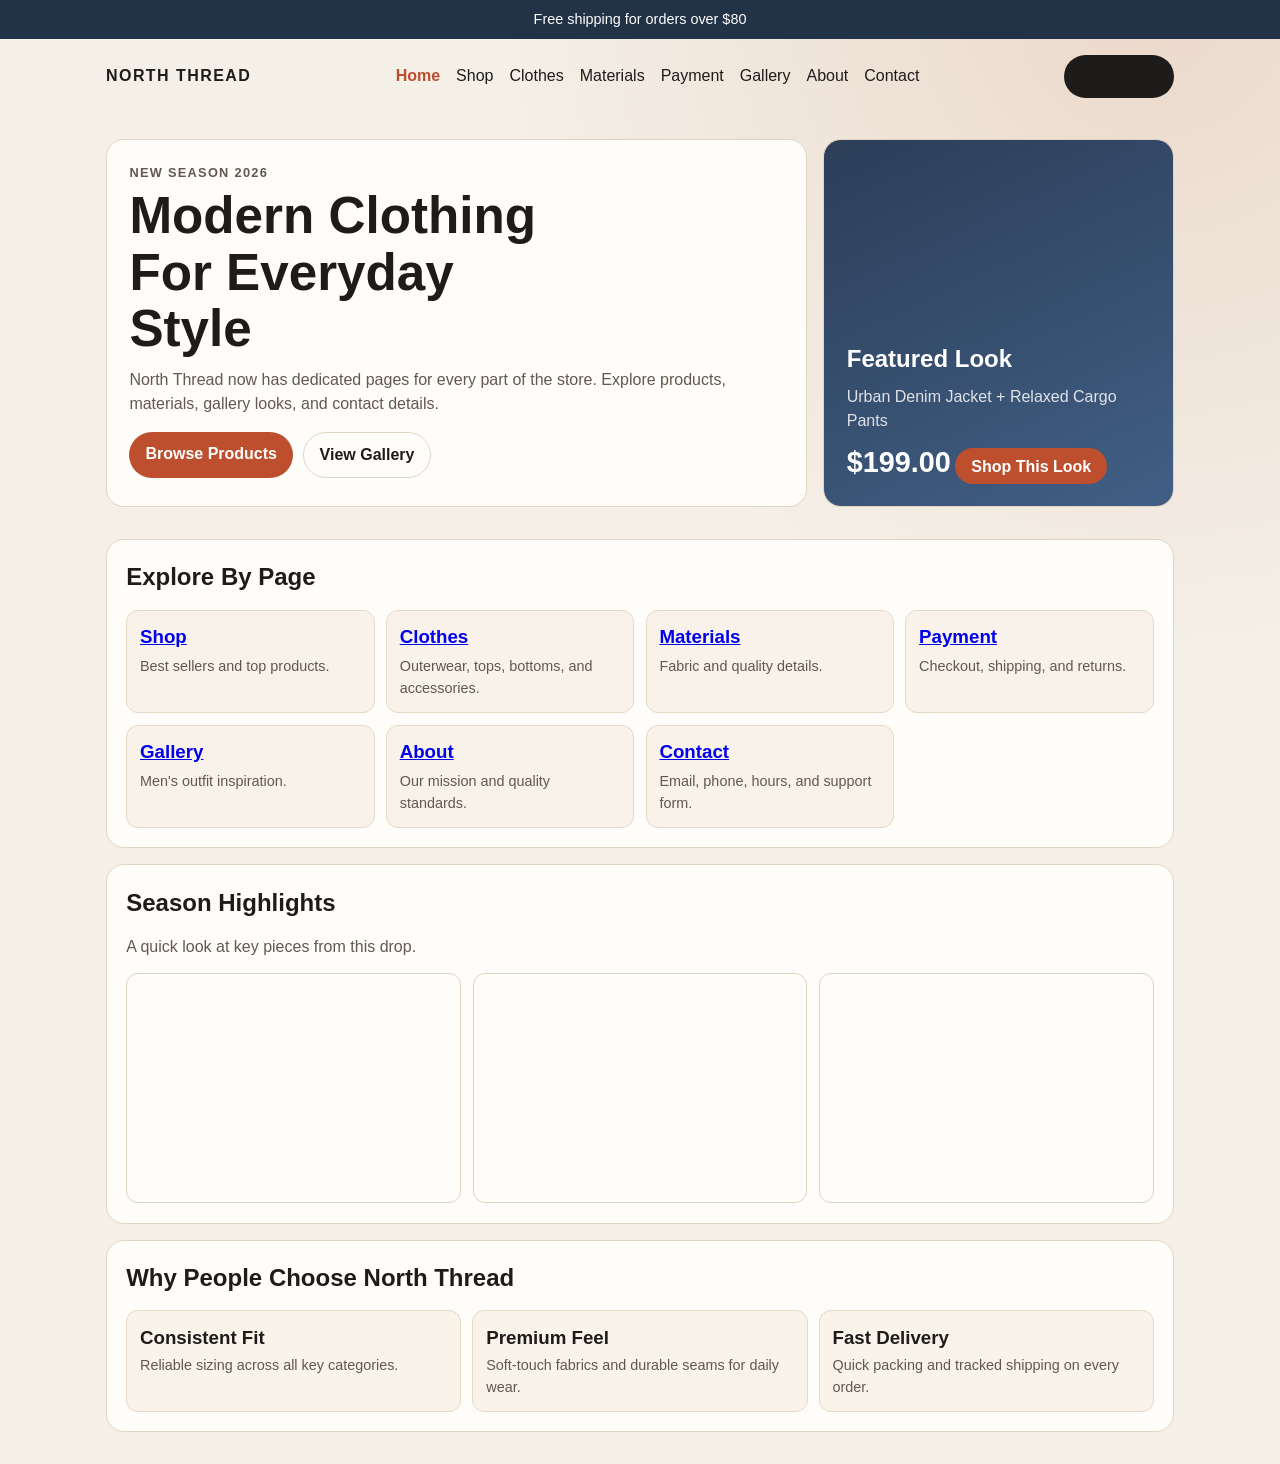
==== projekti/projekti.html @ 952a3be5 "test" ====
<!DOCTYPE html>
<html lang="en">
<head>
    <meta charset="UTF-8">
    <meta name="viewport" content="width=device-width, initial-scale=1.0">
    <title>North Thread | Home</title>
    <link rel="stylesheet" href="projekti.css">
</head>
<body>
    <header class="topbar">
        <p>Free shipping for orders over $80</p>
    </header>
    
    <nav class="nav">
        <a href="projekti.html" class="logo">NORTH THREAD</a>
        <ul>
            <li><a class="active" href="projekti.html">Home</a></li>
            <li><a href="shop.html">Shop</a></li>
            <li><a href="clothes.html">Clothes</a></li>
            <li><a href="materials.html">Materials</a></li>
            <li><a href="payment.html">Payment</a></li>
            <li><a href="gallery.html">Gallery</a></li>
            <li><a href="about.html">About</a></li>
            <li><a href="contact.html">Contact</a></li>
        </ul>
        <a href="shop.html" class="nav-link-btn">Shop Now</a>
    </nav>

    <section class="hero">
        <div class="hero-text">
            <p class="badge">New Season 2026</p>
            <h1>Modern Clothing For Everyday Style</h1>
            <p>North Thread now has dedicated pages for every part of the store. Explore products, materials, gallery looks, and contact details.</p>
            <div class="hero-actions">
                <a href="shop.html" class="btn primary">Browse Products</a>
                <a href="gallery.html" class="btn secondary">View Gallery</a>
            </div>
        </div>
        <div class="hero-card">
            <div class="featured-photo" role="img" aria-label="Model wearing denim jacket and cargo pants"></div>
            <h2>Featured Look</h2>
            <p>Urban Denim Jacket + Relaxed Cargo Pants</p>
            <strong>$199.00</strong>
            <a href="shop.html" class="btn primary">Shop This Look</a>
        </div>
    </section>

    <main>
        <section class="panel">
            <h2>Explore By Page</h2>
            <div class="collection-grid">
                <article><h3><a href="shop.html">Shop</a></h3><p>Best sellers and top products.</p></article>
                <article><h3><a href="clothes.html">Clothes</a></h3><p>Outerwear, tops, bottoms, and accessories.</p></article>
                <article><h3><a href="materials.html">Materials</a></h3><p>Fabric and quality details.</p></article>
                <article><h3><a href="payment.html">Payment</a></h3><p>Checkout, shipping, and returns.</p></article>
                <article><h3><a href="gallery.html">Gallery</a></h3><p>Men's outfit inspiration.</p></article>
                <article><h3><a href="about.html">About</a></h3><p>Our mission and quality standards.</p></article>
                <article><h3><a href="contact.html">Contact</a></h3><p>Email, phone, hours, and support form.</p></article>
            </div>
        </section>

        <section class="panel">
            <h2>Season Highlights</h2>
            <p class="section-intro">A quick look at key pieces from this drop.</p>
            <div class="photo-grid">
                <div class="photo-card p-home-1" role="img" aria-label="Man wearing smart casual jacket"></div>
                <div class="photo-card p-home-2" role="img" aria-label="Streetwear outfit with denim"></div>
                <div class="photo-card p-home-3" role="img" aria-label="Minimal tee and pants outfit"></div>
            </div>
        </section>

        <section class="panel">
            <h2>Why People Choose North Thread</h2>
            <div class="info-grid">
                <article><h3>Consistent Fit</h3><p>Reliable sizing across all key categories.</p></article>
                <article><h3>Premium Feel</h3><p>Soft-touch fabrics and durable seams for daily wear.</p></article>
                <article><h3>Fast Delivery</h3><p>Quick packing and tracked shipping on every order.</p></article>
            </div>
        </section>
    </main>
</body>
</html>
---- projekti/projekti.css ----
:root {
    --bg: #f4efe7;
    --paper: #fffdf9;
    --ink: #1e1c1a;
    --muted: #62584f;
    --line: #e1d4c3;
    --accent: #bd4f2f;
    --dark: #223247;
}

* {
    box-sizing: border-box;
    margin: 0;
    padding: 0;
}

body {
    font-family: "Avenir Next", "Segoe UI", sans-serif;
    background: radial-gradient(circle at 90% 0%, #ebd9cb, transparent 35%), var(--bg);
    color: var(--ink);
    line-height: 1.5;
}

.topbar {
    text-align: center;
    background: var(--dark);
    color: #fff;
    padding: 0.55rem;
    font-size: 0.9rem;
}

.nav {
    max-width: 1100px;
    margin: 0 auto;
    padding: 1rem;
    display: flex;
    justify-content: space-between;
    align-items: center;
    gap: 1rem;
}

.logo {
    text-decoration: none;
    color: var(--ink);
    font-weight: 900;
    letter-spacing: 0.09em;
}

.nav ul {
    list-style: none;
    display: flex;
    gap: 1rem;
    flex-wrap: wrap;
}

.nav a {
    color: inherit;
    text-decoration: none;
}

.nav ul a.active {
    color: var(--accent);
    font-weight: 800;
}

.nav-link-btn {
    background: var(--ink);
    color: #fff;
    border-radius: 999px;
    padding: 0.58rem 1rem;
    font-weight: 700;
}

.hero {
    max-width: 1100px;
    margin: 0.6rem auto;
    padding: 1rem;
    display: grid;
    grid-template-columns: 2fr 1fr;
    gap: 1rem;
}

.hero-text,
.hero-card {
    background: var(--paper);
    border: 1px solid var(--line);
    border-radius: 18px;
    padding: 1.4rem;
}

.badge {
    color: var(--accent);
    font-weight: 800;
    text-transform: uppercase;
    letter-spacing: 0.1em;
    font-size: 0.8rem;
}

.hero h1 {
    font-size: clamp(1.8rem, 4vw, 3.2rem);
    line-height: 1.1;
    margin: 0.4rem 0 0.7rem;
    max-width: 15ch;
}

.hero p {
    color: var(--muted);
}

.hero-actions {
    margin-top: 1rem;
    display: flex;
    gap: 0.6rem;
    flex-wrap: wrap;
}

.btn {
    text-decoration: none;
    padding: 0.62rem 1rem;
    border-radius: 999px;
    font-weight: 700;
}

.primary {
    background: var(--accent);
    color: #fff;
}

.secondary {
    border: 1px solid var(--line);
    color: var(--ink);
}

.hero-card {
    background: linear-gradient(155deg, #2c3e58, #415f85);
    color: #fff;
}

.featured-photo {
    height: 165px;
    border-radius: 12px;
    margin-bottom: 0.8rem;
    background-image: url("https://images.unsplash.com/photo-1487222477894-8943e31ef7b2?auto=format&fit=crop&w=1000&q=80");
    background-size: cover;
    background-position: center;
}

.hero-card p {
    color: rgba(255, 255, 255, 0.84);
    margin: 0.5rem 0;
}

.hero-card strong {
    font-size: 1.8rem;
}

button {
    border: 0;
    border-radius: 10px;
    background: var(--accent);
    color: #fff;
    padding: 0.62rem 0.9rem;
    font-weight: 700;
    cursor: pointer;
}

main {
    max-width: 1100px;
    margin: 0 auto;
    padding: 0 1rem 2rem;
}

.panel {
    margin-top: 1rem;
    background: var(--paper);
    border: 1px solid var(--line);
    border-radius: 18px;
    padding: 1.2rem;
}

.panel h2 {
    margin-bottom: 0.9rem;
}

.section-intro {
    color: var(--muted);
    margin-bottom: 0.9rem;
}

.shop-tags {
    display: flex;
    flex-wrap: wrap;
    gap: 0.45rem;
    margin-bottom: 1rem;
}

.shop-tags span {
    background: #f2e7d9;
    border: 1px solid #e3d3c0;
    border-radius: 999px;
    padding: 0.3rem 0.7rem;
    font-size: 0.82rem;
    font-weight: 700;
}

.products {
    display: grid;
    grid-template-columns: repeat(4, minmax(0, 1fr));
    gap: 0.75rem;
}

.product {
    background: #fff;
    border: 1px solid var(--line);
    border-radius: 12px;
    padding: 0.7rem;
}

.img {
    height: 145px;
    border-radius: 8px;
    margin-bottom: 0.6rem;
    background-size: cover;
    background-position: center;
}

.i1 { background-image: url("https://images.unsplash.com/photo-1512436991641-6745cdb1723f?auto=format&fit=crop&w=900&q=80"); }
.i2 { background-image: url("https://images.unsplash.com/photo-1591047139829-d91aecb6caea?auto=format&fit=crop&w=900&q=80"); }
.i3 { background-image: url("https://images.unsplash.com/photo-1521572163474-6864f9cf17ab?auto=format&fit=crop&w=900&q=80"); }
.i4 { background-image: url("https://images.unsplash.com/photo-1473966968600-fa801b869a1a?auto=format&fit=crop&w=900&q=80"); }

.product p {
    color: var(--muted);
    font-size: 0.92rem;
}

.row {
    margin-top: 0.6rem;
    display: flex;
    justify-content: space-between;
    align-items: center;
}

.row span {
    font-weight: 800;
}

.row button {
    background: var(--ink);
    min-width: 70px;
}

.text-btn {
    background: var(--ink);
    color: #fff;
    border-radius: 10px;
    text-decoration: none;
    padding: 0.45rem 0.7rem;
    font-size: 0.9rem;
    font-weight: 700;
}

.shop-info {
    margin-top: 0.9rem;
    display: grid;
    grid-template-columns: repeat(3, minmax(0, 1fr));
    gap: 0.6rem;
}

.shop-info article {
    background: #f8f2ea;
    border: 1px solid #e6d8c7;
    border-radius: 12px;
    padding: 0.75rem;
}

.shop-info h3 {
    margin-bottom: 0.2rem;
    font-size: 1rem;
}

.shop-info p {
    font-size: 0.9rem;
    color: var(--muted);
}

.collection-grid,
.materials-grid,
.policy-grid {
    display: grid;
    grid-template-columns: repeat(4, minmax(0, 1fr));
    gap: 0.7rem;
}

.collection-grid article,
.materials-grid article,
.policy-grid article {
    background: #f8f2ea;
    border: 1px solid #e6d8c7;
    border-radius: 12px;
    padding: 0.8rem;
}

.collection-grid h3,
.materials-grid h3,
.policy-grid h3 {
    margin-bottom: 0.3rem;
}

.collection-grid p,
.materials-grid p,
.policy-grid p {
    color: var(--muted);
    font-size: 0.9rem;
}

.collection-grid span {
    display: inline-block;
    margin-top: 0.45rem;
    font-size: 0.82rem;
    font-weight: 800;
    color: var(--accent);
}

.photo-grid {
    display: grid;
    grid-template-columns: repeat(3, minmax(0, 1fr));
    gap: 0.75rem;
}

.photo-card {
    min-height: 230px;
    border-radius: 12px;
    border: 1px solid var(--line);
    background-size: cover;
    background-position: center;
}

.info-grid {
    display: grid;
    grid-template-columns: repeat(3, minmax(0, 1fr));
    gap: 0.7rem;
}

.info-grid article {
    background: #f9f3ea;
    border: 1px solid #e8d8c5;
    border-radius: 12px;
    padding: 0.8rem;
}

.info-grid h3 {
    margin-bottom: 0.2rem;
}

.info-grid p {
    color: var(--muted);
    font-size: 0.9rem;
}

.p-home-1 { background-image: url("https://images.unsplash.com/photo-1521572163474-6864f9cf17ab?auto=format&fit=crop&w=1200&q=80"); }
.p-home-2 { background-image: url("https://images.unsplash.com/photo-1490578474895-699cd4e2cf59?auto=format&fit=crop&w=1200&q=80"); }
.p-home-3 { background-image: url("https://images.unsplash.com/photo-1516257984-b1b4d707412e?auto=format&fit=crop&w=1200&q=80"); }

.p-shop-1 { background-image: url("https://images.unsplash.com/photo-1552374196-c4e7ffc6e126?auto=format&fit=crop&w=1200&q=80"); }
.p-shop-2 { background-image: url("https://images.unsplash.com/photo-1591047139829-d91aecb6caea?auto=format&fit=crop&w=1200&q=80"); }
.p-shop-3 { background-image: url("https://images.unsplash.com/photo-1617137968427-85924c800a22?auto=format&fit=crop&w=1200&q=80"); }

.p-clothes-1 { background-image: url("https://images.unsplash.com/photo-1521119989659-a83eee488004?auto=format&fit=crop&w=1200&q=80"); }
.p-clothes-2 { background-image: url("https://images.unsplash.com/photo-1516826957135-700dedea698c?auto=format&fit=crop&w=1200&q=80"); }
.p-clothes-3 { background-image: url("https://images.unsplash.com/photo-1523398002811-999ca8dec234?auto=format&fit=crop&w=1200&q=80"); }

.p-material-1 { background-image: url("https://images.unsplash.com/photo-1521572267360-ee0c2909d518?auto=format&fit=crop&w=1200&q=80"); }
.p-material-2 { background-image: url("https://images.unsplash.com/photo-1542272604-787c3835535d?auto=format&fit=crop&w=1200&q=80"); }
.p-material-3 { background-image: url("https://images.unsplash.com/photo-1514996937319-344454492b37?auto=format&fit=crop&w=1200&q=80"); }

.p-payment-1 { background-image: url("https://images.unsplash.com/photo-1556740749-887f6717d7e4?auto=format&fit=crop&w=1200&q=80"); }
.p-payment-2 { background-image: url("https://images.unsplash.com/photo-1607082350899-7e105aa886ae?auto=format&fit=crop&w=1200&q=80"); }
.p-payment-3 { background-image: url("https://images.unsplash.com/photo-1556742049-0cfed4f6a45d?auto=format&fit=crop&w=1200&q=80"); }

.p-gallery-1 { background-image: url("https://images.unsplash.com/photo-1503342217505-b0a15ec3261c?auto=format&fit=crop&w=1200&q=80"); }
.p-gallery-2 { background-image: url("https://images.unsplash.com/photo-1519085360753-af0119f7cbe7?auto=format&fit=crop&w=1200&q=80"); }
.p-gallery-3 { background-image: url("https://images.unsplash.com/photo-1509631179647-0177331693ae?auto=format&fit=crop&w=1200&q=80"); }

.p-about-1 { background-image: url("https://images.unsplash.com/photo-1525507119028-ed4c629a60a3?auto=format&fit=crop&w=1200&q=80"); }
.p-about-2 { background-image: url("https://images.unsplash.com/photo-1441986300917-64674bd600d8?auto=format&fit=crop&w=1200&q=80"); }
.p-about-3 { background-image: url("https://images.unsplash.com/photo-1445205170230-053b83016050?auto=format&fit=crop&w=1200&q=80"); }

.p-contact-1 { background-image: url("https://images.unsplash.com/photo-1552581234-26160f608093?auto=format&fit=crop&w=1200&q=80"); }
.p-contact-2 { background-image: url("https://images.unsplash.com/photo-1586528116311-ad8dd3c8310d?auto=format&fit=crop&w=1200&q=80"); }
.p-contact-3 { background-image: url("https://images.unsplash.com/photo-1467232004584-a241de8bcf5d?auto=format&fit=crop&w=1200&q=80"); }

.gallery-static {
    display: grid;
    grid-template-columns: repeat(4, minmax(0, 1fr));
    gap: 0.8rem;
}

.gallery-card {
    background: #faf4eb;
    border: 1px solid #e8d9c7;
    border-radius: 10px;
    padding: 0.6rem;
}

.gallery-image {
    min-height: 180px;
    border-radius: 8px;
    background-size: cover;
    background-position: center;
}

.gallery-card h3 {
    margin-top: 0.45rem;
    font-size: 0.95rem;
}

.g1 { background-image: url("https://images.unsplash.com/photo-1519085360753-af0119f7cbe7?auto=format&fit=crop&w=1200&q=80"); }
.g2 { background-image: url("https://images.unsplash.com/photo-1507003211169-0a1dd7228f2d?auto=format&fit=crop&w=1200&q=80"); }
.g3 { background-image: url("https://images.unsplash.com/photo-1516257984-b1b4d707412e?auto=format&fit=crop&w=1200&q=80"); }
.g4 { background-image: url("https://images.unsplash.com/photo-1521119989659-a83eee488004?auto=format&fit=crop&w=1200&q=80"); }

.gallery-notes {
    margin-top: 0.8rem;
    display: grid;
    grid-template-columns: repeat(4, minmax(0, 1fr));
    gap: 0.6rem;
}

.gallery-notes article {
    background: #f9f4ec;
    border: 1px solid #e9dac8;
    border-radius: 10px;
    padding: 0.65rem;
}

.gallery-notes h3 {
    font-size: 0.95rem;
}

.gallery-notes p {
    font-size: 0.86rem;
    color: var(--muted);
}

.about p,
.contact p {
    color: var(--muted);
}

.about-grid {
    margin-top: 0.9rem;
    display: grid;
    grid-template-columns: repeat(3, minmax(0, 1fr));
    gap: 0.7rem;
}

.about-grid article {
    background: #f9f3ea;
    border: 1px solid #e8d8c5;
    border-radius: 12px;
    padding: 0.8rem;
}

.about-grid h3 {
    margin-bottom: 0.3rem;
}

.contact-grid {
    display: grid;
    grid-template-columns: repeat(3, minmax(0, 1fr));
    gap: 0.7rem;
    margin-bottom: 0.9rem;
}

.contact-grid article {
    background: #f7f1e7;
    border: 1px solid #e8d9c7;
    border-radius: 12px;
    padding: 0.7rem;
}

.contact-grid h3 {
    margin-bottom: 0.2rem;
}

.contact-form {
    display: flex;
    flex-wrap: wrap;
    gap: 0.55rem;
    max-width: 720px;
}

input {
    flex: 1;
    border: 1px solid var(--line);
    border-radius: 10px;
    padding: 0.68rem 0.85rem;
}

.contact-form input {
    min-width: 240px;
}

textarea {
    width: 100%;
    border: 1px solid var(--line);
    border-radius: 10px;
    padding: 0.68rem 0.85rem;
    resize: vertical;
    font-family: inherit;
}

@media (max-width: 960px) {
    .hero {
        grid-template-columns: 1fr;
    }

    .products {
        grid-template-columns: repeat(2, minmax(0, 1fr));
    }

    .photo-grid,
    .info-grid,
    .gallery-static {
        grid-template-columns: repeat(2, minmax(0, 1fr));
    }

    .shop-info,
    .collection-grid,
    .materials-grid,
    .policy-grid,
    .gallery-notes,
    .about-grid,
    .contact-grid {
        grid-template-columns: repeat(2, minmax(0, 1fr));
    }
}

@media (max-width: 700px) {
    .nav {
        flex-wrap: wrap;
    }

    .nav ul {
        width: 100%;
        justify-content: center;
        flex-wrap: wrap;
    }

    .products {
        grid-template-columns: 1fr;
    }

    .photo-grid,
    .info-grid,
    .gallery-static {
        grid-template-columns: 1fr;
    }

    .contact-form {
        flex-direction: column;
    }

    .contact button {
        width: 100%;
    }

    .shop-info,
    .collection-grid,
    .materials-grid,
    .policy-grid,
    .gallery-notes,
    .about-grid,
    .contact-grid {
        grid-template-columns: 1fr;
    }

}
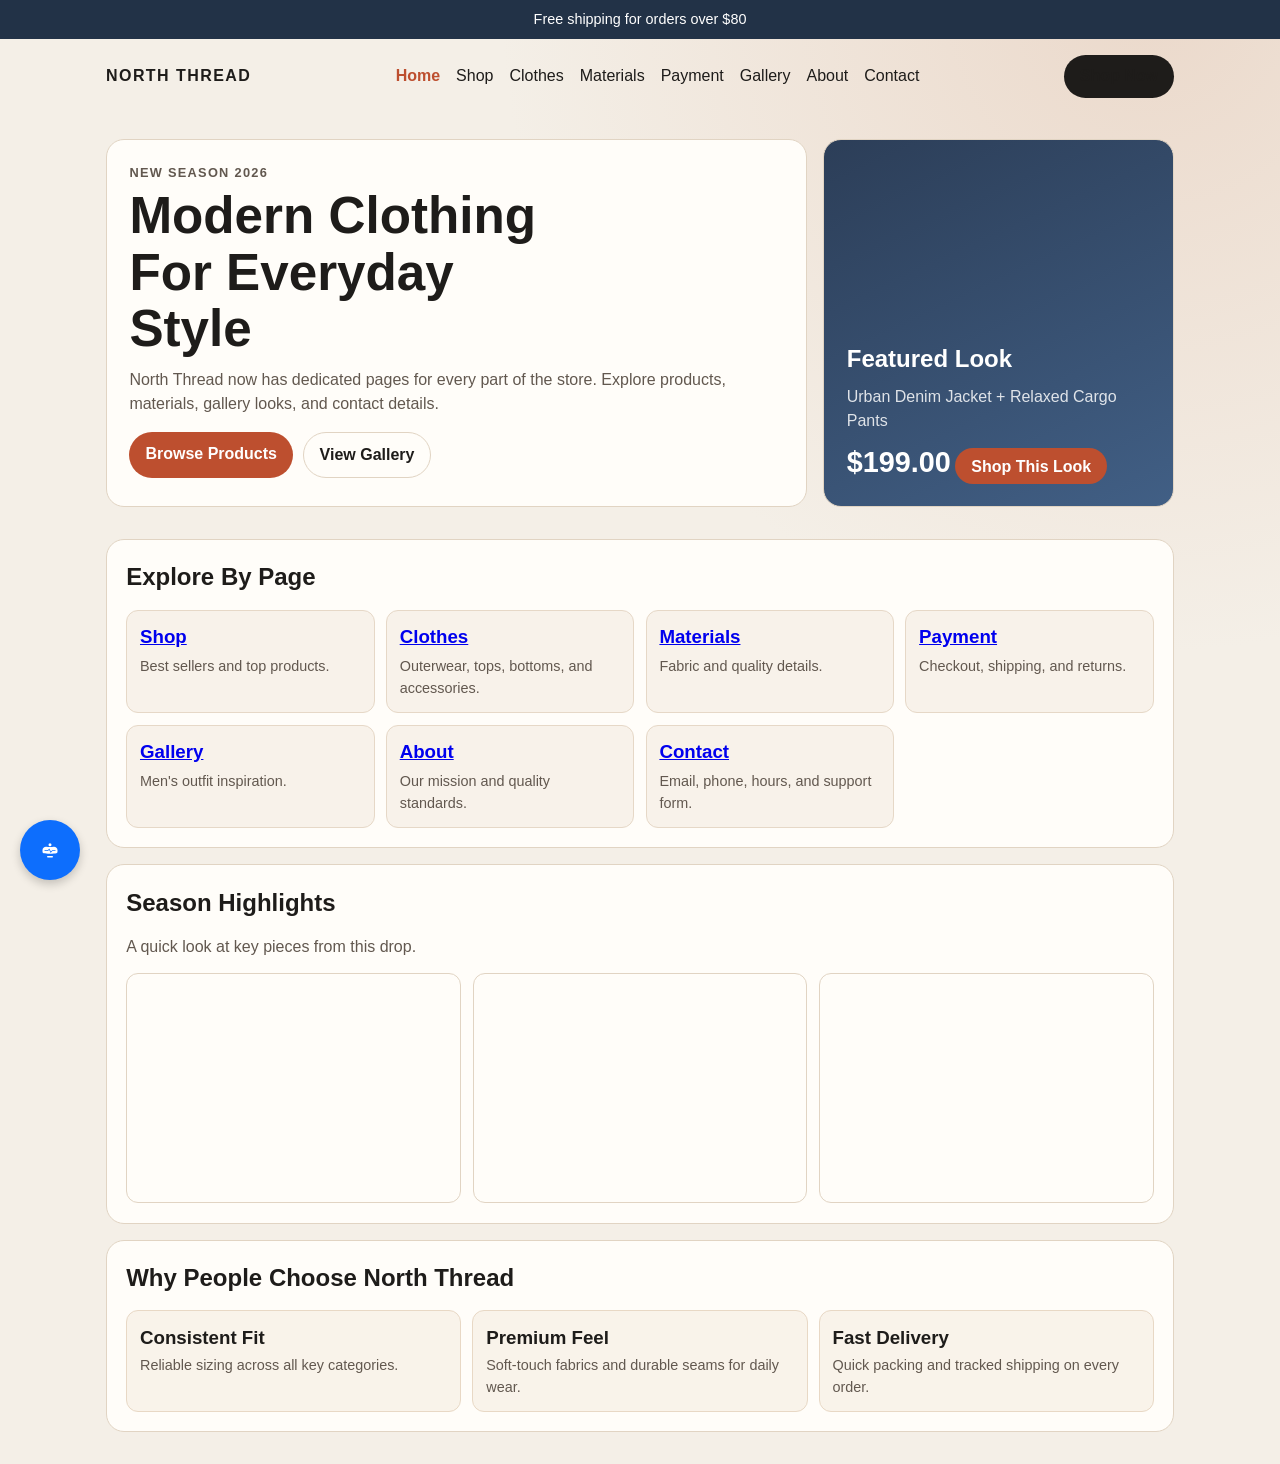
==== commit 2ffe9aa5: "update" ====
--- a/projekti/projekti.html
+++ b/projekti/projekti.html
@@ -78,5 +78,158 @@
             </div>
         </section>
     </main>
+
+    <!-- AI Assistant Widget Styles & Script -->
+    <style>
+        #aiChatWidget {
+            position: fixed;
+            bottom: 20px;
+            left: 20px;
+            width: 320px;
+            height: 450px;
+            z-index: 2000;
+            background-color: white;
+            border-radius: 8px;
+            box-shadow: 0 10px 25px rgba(0,0,0,0.2);
+            display: none;
+            flex-direction: column;
+            border: 1px solid #ccc;
+            font-family: sans-serif;
+        }
+        .ai-header {
+            background-color: #0d6efd;
+            color: white;
+            padding: 10px 15px;
+            border-top-left-radius: 8px;
+            border-top-right-radius: 8px;
+            display: flex;
+            justify-content: space-between;
+            align-items: center;
+            font-weight: bold;
+        }
+        .ai-body {
+            flex: 1;
+            overflow-y: auto;
+            padding: 10px;
+            background-color: #f8f9fa;
+            display: flex;
+            flex-direction: column;
+            gap: 10px;
+        }
+        .ai-msg { padding: 8px 12px; border-radius: 5px; max-width: 80%; word-wrap: break-word; font-size: 0.9rem; }
+        .ai-msg-bot { align-self: flex-start; background-color: white; border: 1px solid #dee2e6; color: #333; }
+        .ai-msg-user { align-self: flex-end; background-color: #0d6efd; color: white; }
+        .ai-footer { padding: 10px; background-color: white; border-top: 1px solid #dee2e6; display: flex; gap: 5px; }
+        #aiChatInput { flex: 1; padding: 8px; border: 1px solid #ced4da; border-radius: 4px; }
+        #aiSendBtn { padding: 8px 15px; background-color: #0d6efd; color: white; border: none; border-radius: 4px; cursor: pointer; }
+        #aiToggleBtn {
+            position: fixed; bottom: 20px; left: 20px; width: 60px; height: 60px;
+            border-radius: 50%; background-color: #0d6efd; color: white; border: none;
+            box-shadow: 0 4px 10px rgba(0,0,0,0.2); z-index: 1999; cursor: pointer;
+            display: flex; align-items: center; justify-content: center;
+        }
+    </style>
+
+    <div id="aiChatWidget">
+        <div class="ai-header">
+            <span>AI Assistant</span>
+            <button onclick="toggleAiChat()" style="background:none; border:none; color:white; font-size:1.2rem; cursor:pointer;">&times;</button>
+        </div>
+        <div class="ai-body" id="aiChatBody">
+            <div class="ai-msg ai-msg-bot">Hello! I'm the North Thread AI assistant. Ask me about shipping, returns, or our products!</div>
+        </div>
+        <div class="ai-footer">
+            <input type="text" id="aiChatInput" placeholder="Ask something...">
+            <button id="aiSendBtn" onclick="sendAiMessage()">Send</button>
+        </div>
+    </div>
+
+    <button id="aiToggleBtn" onclick="toggleAiChat()" aria-label="Open AI Chat">
+        <svg xmlns="http://www.w3.org/2000/svg" width="24" height="24" fill="currentColor" viewBox="0 0 16 16"><path d="M6 12.5a.5.5 0 0 1 .5-.5h3a.5.5 0 0 1 0 1h-3a.5.5 0 0 1-.5-.5ZM3 8.062C3 6.76 4.235 5.765 5.53 5.886a26.58 26.58 0 0 0 4.94 0C11.765 5.765 13 6.76 13 8.062v1.157a.933.933 0 0 1-.765.935c-.845.147-2.34.346-4.235.346-1.895 0-3.39-.2-4.235-.346A.933.933 0 0 1 3 9.219V8.062Zm4.542-.827a.25.25 0 0 0-.217.068l-.92.9a24.767 24.767 0 0 1-1.871-.183.25.25 0 0 0-.068.495c.55.076 1.232.149 2.02.193a.25.25 0 0 0 .189-.071l.754-.736.847 1.71a.25.25 0 0 0 .404.062l.932-.97a25.286 25.286 0 0 0 1.922-.188.25.25 0 0 0-.068-.495c-.538.074-1.207.145-1.98.189a.25.25 0 0 0-.166.076l-.754.785-.958-1.935a.25.25 0 0 0-.165-.14ZM9 4.5a1 1 0 1 1-2 0 1 1 0 0 1 2 0Z"/></svg>
+    </button>
+
+    <script>
+        function toggleAiChat() {
+            const widget = document.getElementById('aiChatWidget');
+            const btn = document.getElementById('aiToggleBtn');
+            if (widget.style.display === 'flex') {
+                widget.style.display = 'none';
+                btn.style.display = 'flex';
+            } else {
+                widget.style.display = 'flex';
+                btn.style.display = 'none';
+                setTimeout(() => document.getElementById('aiChatInput').focus(), 100);
+            }
+        }
+
+        function getAiResponse(userInput) {
+            const lowerInput = userInput.toLowerCase();
+
+            if (lowerInput.includes('shipping')) {
+                if (lowerInput.includes('free')) {
+                    return 'We offer free shipping on all orders over $80!';
+                }
+                return 'Standard shipping takes 2-4 business days. Express shipping (1-2 days) is also available. You can find more details on our <a href="payment.html">Payment</a> page.';
+            }
+            if (lowerInput.includes('return') || lowerInput.includes('refund')) {
+                return 'We have a 14-day return policy for unworn items with original tags. Refunds are processed in 3-7 business days after approval. See our <a href="payment.html">Payment</a> page for the full policy.';
+            }
+            if (lowerInput.includes('payment') || lowerInput.includes('pay') || lowerInput.includes('visa') || lowerInput.includes('mastercard') || lowerInput.includes('paypal')) {
+                return 'We accept Visa, MasterCard, Apple Pay, Google Pay, and PayPal. You can find all options on the <a href="payment.html">Payment</a> page.';
+            }
+            if (lowerInput.includes('owner')) {
+                return 'The owner is Rron Kukaj. His Phone number is 049968711. He is from Kosovo and he is proud of his country.';
+            }
+            if (lowerInput.includes('contact') || lowerInput.includes('phone') || lowerInput.includes('email') || lowerInput.includes('hours')) {
+                return 'You can reach us at support@norththread.com or call +1 (555) 230-9912. Our hours are Mon-Sat, 9:00 AM - 6:00 PM. Check the <a href="contact.html">Contact</a> page for more info.';
+            }
+            if (lowerInput.includes('product') || lowerInput.includes('shop') || lowerInput.includes('buy')) {
+                return 'You can browse all our products on the <a href="shop.html">Shop</a> page. We have hoodies, jackets, tees, and more. Do you have a specific item in mind?';
+            }
+            if (lowerInput.includes('hoodie')) {
+                return 'Our Classic Hoodie is a best-seller! It costs $54.00 and is made from a heavy cotton blend. You can order it from the <a href="shop.html">Shop</a> page.';
+            }
+            if (lowerInput.includes('jacket')) {
+                return 'The Denim Jacket is a popular choice at $79.00. We also have other outerwear options on our <a href="clothes.html">Clothes</a> page.';
+            }
+            if (lowerInput.includes('material') || lowerInput.includes('fabric')) {
+                return 'We use high-quality materials like 100% cotton, denim blends, and some recycled fabrics. You can learn more on our <a href="materials.html">Materials</a> page.';
+            }
+            if (lowerInput.includes('about') || lowerInput.includes('mission')) {
+                return 'Our mission is to create clean, durable, and stylish clothing for daily life. Every piece is built for fit, movement, and lasting quality. Read more on the <a href="about.html">About</a> page.';
+            }
+            if (lowerInput.includes('hello') || lowerInput.includes('hi') || lowerInput.includes('hey')) {
+                return 'Hello! How can I help you today? You can ask me about our products, shipping, or return policy.';
+            }
+
+            return "I'm sorry, I can't answer that. I can help with questions about shipping, returns, products, and contact information. Please try rephrasing your question or visit our <a href='contact.html'>Contact</a> page for more help.";
+        }
+
+        function sendAiMessage() {
+            const input = document.getElementById('aiChatInput');
+            const body = document.getElementById('aiChatBody');
+            const text = input.value.trim();
+            if (!text) return;
+
+            const userDiv = document.createElement('div');
+            userDiv.className = 'ai-msg ai-msg-user';
+            userDiv.textContent = text;
+            body.appendChild(userDiv);
+            input.value = '';
+            body.scrollTop = body.scrollHeight;
+
+            setTimeout(() => {
+                const botResponseText = getAiResponse(text);
+                const botDiv = document.createElement('div');
+                botDiv.className = 'ai-msg ai-msg-bot';
+                botDiv.innerHTML = botResponseText;
+                body.appendChild(botDiv);
+                body.scrollTop = body.scrollHeight;
+            }, 800);
+        }
+        document.getElementById('aiChatInput').addEventListener('keypress', function(e) {
+            if (e.key === 'Enter') sendAiMessage();
+        });
+    </script>
 </body>
 </html>
